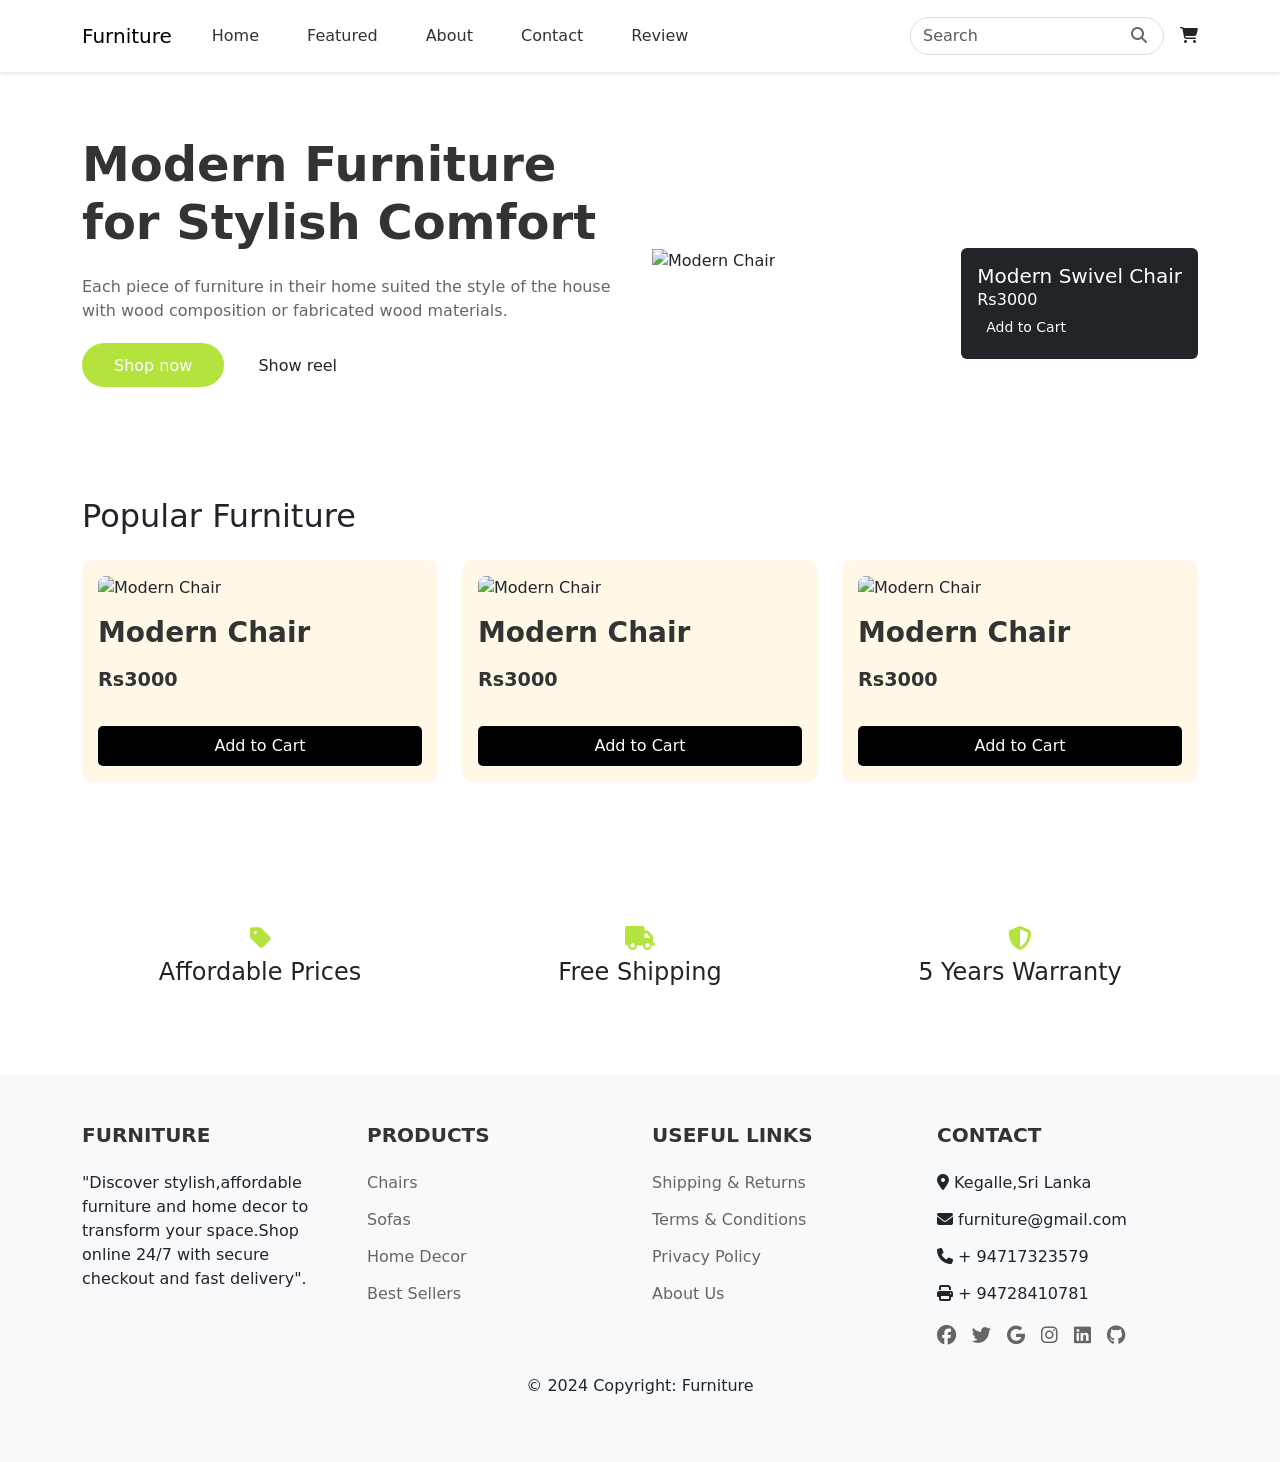
==== index.html @ 16579595 "Add About page and associated stylesheets for the furniture website" ====
<!DOCTYPE html>
<html lang="en">
  <head>
    <meta charset="UTF-8" />
    <meta name="viewport" content="width=device-width, initial-scale=1.0" />
    <title>Modern Furniture Store</title>
    <!-- Bootstrap 5 CSS -->
    <link
      href="https://cdn.jsdelivr.net/npm/bootstrap@5.3.0/dist/css/bootstrap.min.css"
      rel="stylesheet"
    />
    <!-- Font Awesome -->
    <link
      rel="stylesheet"
      href="https://cdnjs.cloudflare.com/ajax/libs/font-awesome/6.4.0/css/all.min.css"
    />
    <!-- Custom CSS -->
    <link rel="stylesheet" href="assets/css/colors.css" />
    <link rel="stylesheet" href="assets/css/navigation.css" />
    <link rel="stylesheet" href="assets/css/footer.css" />
    <link rel="stylesheet" href="assets/css/styles.css" />
  </head>
  <body>
    <!-- Navigation -->
    <nav class="navbar navbar-expand-lg">
      <div class="container">
        <a class="navbar-brand" href="#">Furniture</a>
        <button
          class="navbar-toggler"
          type="button"
          data-bs-toggle="collapse"
          data-bs-target="#navbarNav"
        >
          <span class="navbar-toggler-icon"></span>
        </button>
        <div class="collapse navbar-collapse" id="navbarNav">
          <ul class="navbar-nav me-auto">
            <li class="nav-item">
              <a class="nav-link" href="#">Home</a>
            </li>
            <li class="nav-item">
              <a class="nav-link" href="#">Featured</a>
            </li>
            <li class="nav-item">
              <a class="nav-link" href="#">About</a>
            </li>
            <li class="nav-item">
              <a class="nav-link" href="#">Contact</a>
            </li>
            <li class="nav-item">
              <a class="nav-link" href="#">Review</a>
            </li>
          </ul>
          <form class="search-form d-flex">
            <input class="form-control" type="search" placeholder="Search" />
            <button class="btn" type="submit">
              <i class="fas fa-search"></i>
            </button>
          </form>
          <div class="ms-3">
            <a href="#" class="text-dark">
              <i class="fas fa-shopping-cart"></i>
            </a>
          </div>
        </div>
      </div>
    </nav>

    <!-- Hero Section -->
    <section class="hero-section">
      <div class="container">
        <div class="row align-items-center">
          <div class="col-md-6">
            <h1 class="hero-title">Modern Furniture for Stylish Comfort</h1>
            <p class="hero-description">
              Each piece of furniture in their home suited the style of the
              house with wood composition or fabricated wood materials.
            </p>
            <a href="#" class="btn-shop-now">Shop now</a>
            <a href="#" class="btn ms-3">Show reel</a>
          </div>
          <div class="col-md-6">
            <div class="position-relative">
              <img
                src="assets/images/modern-chair.jpg"
                alt="Modern Chair"
                class="img-fluid"
              />
              <div
                class="position-absolute top-0 end-0 bg-dark text-white p-3 rounded"
              >
                <h5 class="mb-0">Modern Swivel Chair</h5>
                <p class="mb-0">Rs3000</p>
                <button class="btn btn-sm text-white">Add to Cart</button>
              </div>
            </div>
          </div>
        </div>
      </div>
    </section>

    <!-- Popular Products -->
    <section class="popular-products py-5">
      <div class="container">
        <h2 class="mb-4">Popular Furniture</h2>
        <div class="row">
          <div class="col-md-4">
            <div class="product-card">
              <img
                src="assets/images/chair1.jpg"
                alt="Modern Chair"
                class="product-image"
              />
              <h3 class="product-title">Modern Chair</h3>
              <p class="product-price">Rs3000</p>
              <button class="btn-add-cart">Add to Cart</button>
            </div>
          </div>
          <div class="col-md-4">
            <div class="product-card">
              <img
                src="assets/images/chair2.jpg"
                alt="Modern Chair"
                class="product-image"
              />
              <h3 class="product-title">Modern Chair</h3>
              <p class="product-price">Rs3000</p>
              <button class="btn-add-cart">Add to Cart</button>
            </div>
          </div>
          <div class="col-md-4">
            <div class="product-card">
              <img
                src="assets/images/chair3.jpg"
                alt="Modern Chair"
                class="product-image"
              />
              <h3 class="product-title">Modern Chair</h3>
              <p class="product-price">Rs3000</p>
              <button class="btn-add-cart">Add to Cart</button>
            </div>
          </div>
        </div>
      </div>
    </section>

    <!-- Features -->
    <section class="features-section">
      <div class="container">
        <div class="row">
          <div class="col-md-4">
            <div class="feature-item">
              <i class="fas fa-tag feature-icon"></i>
              <h4>Affordable Prices</h4>
            </div>
          </div>
          <div class="col-md-4">
            <div class="feature-item">
              <i class="fas fa-truck feature-icon"></i>
              <h4>Free Shipping</h4>
            </div>
          </div>
          <div class="col-md-4">
            <div class="feature-item">
              <i class="fas fa-shield-alt feature-icon"></i>
              <h4>5 Years Warranty</h4>
            </div>
          </div>
        </div>
      </div>
    </section>

    <!-- Footer -->
    <footer>
      <div class="container">
        <div class="row">
          <div class="col-md-3">
            <h5 class="footer-heading">FURNITURE</h5>
            <p>
              "Discover stylish,affordable furniture and home decor to transform
              your space.Shop online 24/7 with secure checkout and fast
              delivery".
            </p>
          </div>
          <div class="col-md-3">
            <h5 class="footer-heading">PRODUCTS</h5>
            <ul class="footer-links">
              <li><a href="#">Chairs</a></li>
              <li><a href="#">Sofas</a></li>
              <li><a href="#">Home Decor</a></li>
              <li><a href="#">Best Sellers</a></li>
            </ul>
          </div>
          <div class="col-md-3">
            <h5 class="footer-heading">USEFUL LINKS</h5>
            <ul class="footer-links">
              <li><a href="#">Shipping & Returns</a></li>
              <li><a href="#">Terms & Conditions</a></li>
              <li><a href="#">Privacy Policy</a></li>
              <li><a href="#">About Us</a></li>
            </ul>
          </div>
          <div class="col-md-3">
            <h5 class="footer-heading">CONTACT</h5>
            <ul class="footer-links">
              <li><i class="fas fa-map-marker-alt"></i> Kegalle,Sri Lanka</li>
              <li><i class="fas fa-envelope"></i> furniture@gmail.com</li>
              <li><i class="fas fa-phone"></i> + 94717323579</li>
              <li><i class="fas fa-print"></i> + 94728410781</li>
            </ul>
            <div class="social-links mt-3">
              <a href="#"><i class="fab fa-facebook"></i></a>
              <a href="#"><i class="fab fa-twitter"></i></a>
              <a href="#"><i class="fab fa-google"></i></a>
              <a href="#"><i class="fab fa-instagram"></i></a>
              <a href="#"><i class="fab fa-linkedin"></i></a>
              <a href="#"><i class="fab fa-github"></i></a>
            </div>
          </div>
        </div>
        <div class="text-center mt-4">
          <p>© 2024 Copyright: Furniture</p>
        </div>
      </div>
    </footer>

    <!-- Bootstrap JS -->
    <script src="https://cdn.jsdelivr.net/npm/bootstrap@5.3.0/dist/js/bootstrap.bundle.min.js"></script>
  </body>
</html>
---- assets/css/colors.css ----
:root {
    --primary-color: #333333;
    --secondary-color: #666666;
    --accent-color: #B4E33D;
    --text-color: #333333;
    --background-color: #FFFFFF;
    --footer-background: #F8F9FA;
    --card-background: #FFF8E7;
    --button-hover: #95BD32;
}
---- assets/css/navigation.css ----
.navbar {
    padding: 1rem 2rem;
    background-color: var(--background-color);
    box-shadow: 0 2px 4px rgba(0,0,0,0.1);
}

.navbar-brand img {
    height: 40px;
}

.nav-link {
    color: var(--text-color) !important;
    margin: 0 1rem;
    font-weight: 500;
}

.nav-link:hover {
    color: var(--accent-color) !important;
}

.search-form {
    position: relative;
}

.search-form .form-control {
    border-radius: 20px;
    padding-right: 40px;
    border: 1px solid #ddd;
}

.search-form .btn {
    position: absolute;
    right: 5px;
    top: 50%;
    transform: translateY(-50%);
    border: none;
    background: none;
    color: var(--secondary-color);
}
---- assets/css/footer.css ----
footer {
    background-color: var(--footer-background);
    padding: 3rem 0;
    margin-top: 4rem;
}

.footer-heading {
    color: var(--primary-color);
    font-weight: 600;
    margin-bottom: 1.5rem;
}

.footer-links {
    list-style: none;
    padding: 0;
}

.footer-links li {
    margin-bottom: 0.8rem;
}

.footer-links a {
    color: var(--secondary-color);
    text-decoration: none;
}

.footer-links a:hover {
    color: var(--accent-color);
}

.social-links {
    display: flex;
    gap: 1rem;
}

.social-links a {
    color: var(--secondary-color);
    font-size: 1.2rem;
}

.social-links a:hover {
    color: var(--accent-color);
}
---- assets/css/styles.css ----
.hero-section {
    padding: 4rem 0;
}

.hero-title {
    font-size: 3rem;
    font-weight: bold;
    color: var(--primary-color);
}

.hero-description {
    color: var(--secondary-color);
    margin: 1.5rem 0;
}

.btn-shop-now {
    background-color: var(--accent-color);
    color: white;
    padding: 0.8rem 2rem;
    border-radius: 25px;
    border: none;
    font-weight: 500;
    text-decoration: none;
}

.btn-shop-now:hover {
    background-color: var(--button-hover);
    color: white;
}

.product-card {
    background-color: var(--card-background);
    border-radius: 10px;
    padding: 1rem;
    margin-bottom: 2rem;
    transition: transform 0.3s ease;
}

.product-card:hover {
    transform: translateY(-5px);
}

.product-image {
    width: 100%;
    height: auto;
    border-radius: 8px;
}

.product-title {
    color: var(--primary-color);
    margin: 1rem 0;
    font-weight: 600;
}

.product-price {
    color: var(--primary-color);
    font-weight: bold;
    font-size: 1.2rem;
}

.btn-add-cart {
    background-color: #000;
    color: white;
    width: 100%;
    padding: 0.5rem;
    border: none;
    border-radius: 5px;
    margin-top: 1rem;
}

.features-section {
    margin: 3rem 0;
}

.feature-item {
    text-align: center;
    padding: 1rem;
}

.feature-icon {
    color: var(--accent-color);
    font-size: 1.5rem;
    margin-bottom: 0.5rem;
}
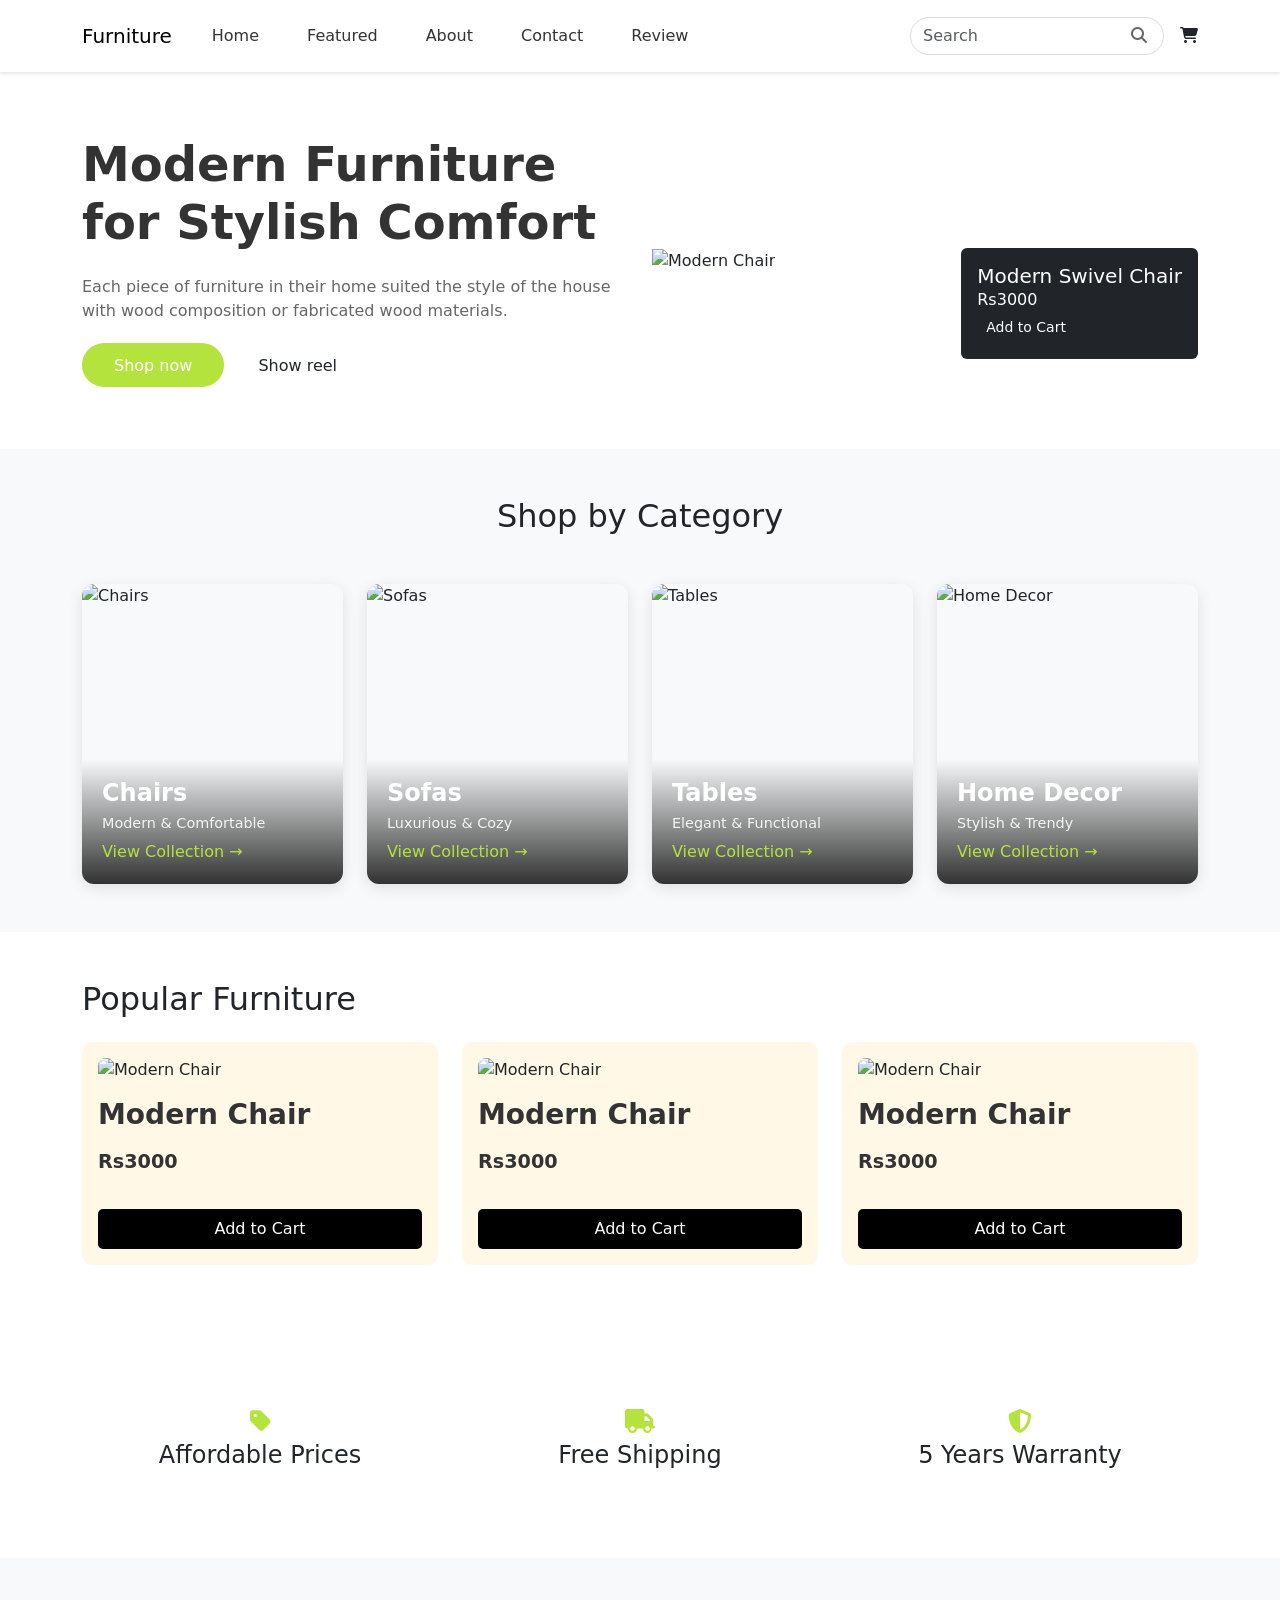
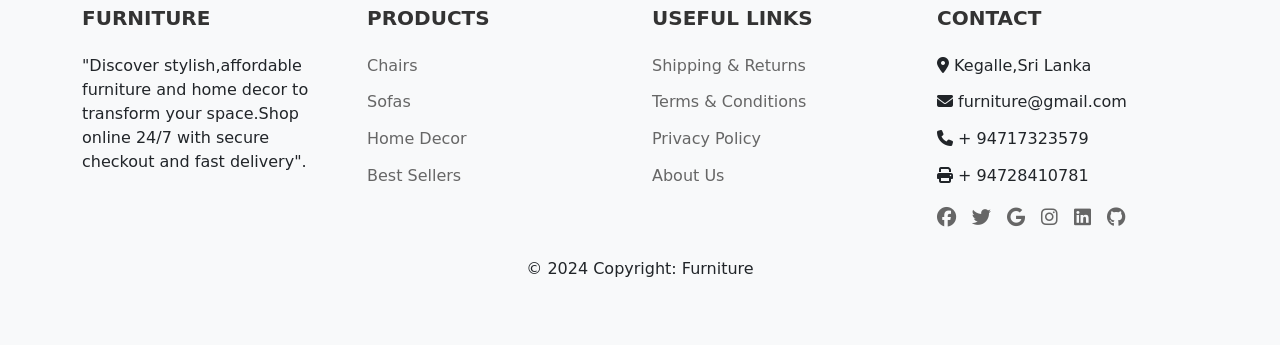
==== commit 6aa57aa4: "Add shopping cart and featured products pages with associated styles" ====
--- a/index.html
+++ b/index.html
@@ -24,7 +24,7 @@
     <!-- Navigation -->
     <nav class="navbar navbar-expand-lg">
       <div class="container">
-        <a class="navbar-brand" href="#">Furniture</a>
+        <a class="navbar-brand" href="index.html">Furniture</a>
         <button
           class="navbar-toggler"
           type="button"
@@ -36,13 +36,13 @@
         <div class="collapse navbar-collapse" id="navbarNav">
           <ul class="navbar-nav me-auto">
             <li class="nav-item">
-              <a class="nav-link" href="#">Home</a>
-            </li>
-            <li class="nav-item">
-              <a class="nav-link" href="#">Featured</a>
-            </li>
-            <li class="nav-item">
-              <a class="nav-link" href="#">About</a>
+              <a class="nav-link active" href="index.html">Home</a>
+            </li>
+            <li class="nav-item">
+              <a class="nav-link" href="featured.html">Featured</a>
+            </li>
+            <li class="nav-item">
+              <a class="nav-link" href="about.html">About</a>
             </li>
             <li class="nav-item">
               <a class="nav-link" href="#">Contact</a>
@@ -58,7 +58,7 @@
             </button>
           </form>
           <div class="ms-3">
-            <a href="#" class="text-dark">
+            <a href="cart.html" class="text-dark">
               <i class="fas fa-shopping-cart"></i>
             </a>
           </div>
@@ -92,6 +92,79 @@
                 <h5 class="mb-0">Modern Swivel Chair</h5>
                 <p class="mb-0">Rs3000</p>
                 <button class="btn btn-sm text-white">Add to Cart</button>
+              </div>
+            </div>
+          </div>
+        </div>
+      </div>
+    </section>
+
+    <!-- Categories Section -->
+    <section class="categories-section py-5 bg-light">
+      <div class="container">
+        <h2 class="text-center mb-5">Shop by Category</h2>
+        <div class="row g-4">
+          <div class="col-md-3 col-sm-6">
+            <div class="category-card">
+              <img
+                src="assets/images/category-chairs.jpg"
+                alt="Chairs"
+                class="category-image"
+              />
+              <div class="category-content">
+                <h3>Chairs</h3>
+                <p>Modern & Comfortable</p>
+                <a href="featured.html" class="category-link"
+                  >View Collection →</a
+                >
+              </div>
+            </div>
+          </div>
+          <div class="col-md-3 col-sm-6">
+            <div class="category-card">
+              <img
+                src="assets/images/category-sofas.jpg"
+                alt="Sofas"
+                class="category-image"
+              />
+              <div class="category-content">
+                <h3>Sofas</h3>
+                <p>Luxurious & Cozy</p>
+                <a href="featured.html" class="category-link"
+                  >View Collection →</a
+                >
+              </div>
+            </div>
+          </div>
+          <div class="col-md-3 col-sm-6">
+            <div class="category-card">
+              <img
+                src="assets/images/category-tables.jpg"
+                alt="Tables"
+                class="category-image"
+              />
+              <div class="category-content">
+                <h3>Tables</h3>
+                <p>Elegant & Functional</p>
+                <a href="featured.html" class="category-link"
+                  >View Collection →</a
+                >
+              </div>
+            </div>
+          </div>
+          <div class="col-md-3 col-sm-6">
+            <div class="category-card">
+              <img
+                src="assets/images/category-decor.jpg"
+                alt="Home Decor"
+                class="category-image"
+              />
+              <div class="category-content">
+                <h3>Home Decor</h3>
+                <p>Stylish & Trendy</p>
+                <a href="featured.html" class="category-link"
+                  >View Collection →</a
+                >
               </div>
             </div>
           </div>
--- a/assets/css/styles.css
+++ b/assets/css/styles.css
@@ -82,3 +82,55 @@
     font-size: 1.5rem;
     margin-bottom: 0.5rem;
 }
+
+.category-card {
+    position: relative;
+    border-radius: 12px;
+    overflow: hidden;
+    box-shadow: 0 4px 15px rgba(0,0,0,0.1);
+    transition: transform 0.3s ease;
+    height: 300px;
+}
+
+.category-card:hover {
+    transform: translateY(-5px);
+}
+
+.category-image {
+    width: 100%;
+    height: 100%;
+    object-fit: cover;
+}
+
+.category-content {
+    position: absolute;
+    bottom: 0;
+    left: 0;
+    right: 0;
+    padding: 20px;
+    background: linear-gradient(to top, rgba(0,0,0,0.8), transparent);
+    color: white;
+}
+
+.category-content h3 {
+    margin: 0;
+    font-size: 1.5rem;
+    font-weight: 600;
+}
+
+.category-content p {
+    margin: 5px 0;
+    font-size: 0.9rem;
+    opacity: 0.9;
+}
+
+.category-link {
+    color: var(--accent-color);
+    text-decoration: none;
+    font-weight: 500;
+    transition: color 0.3s;
+}
+
+.category-link:hover {
+    color: white;
+}
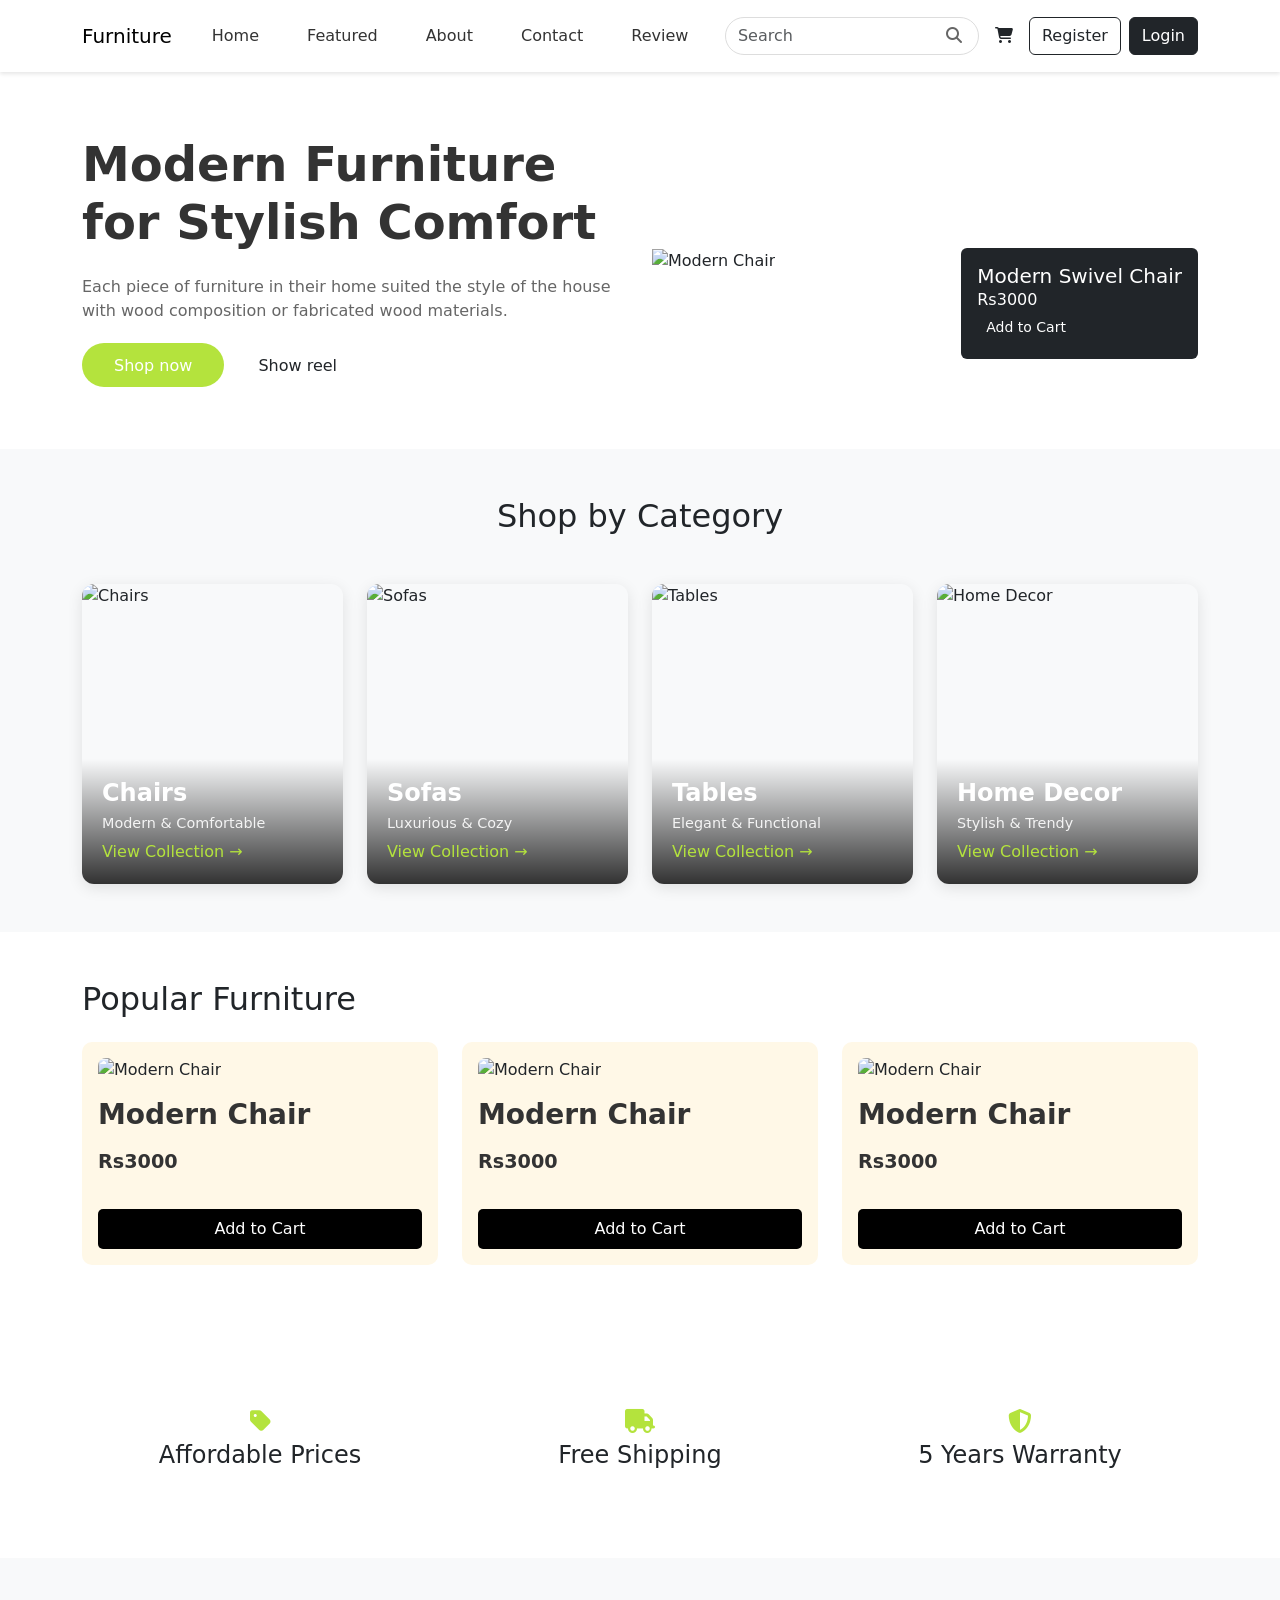
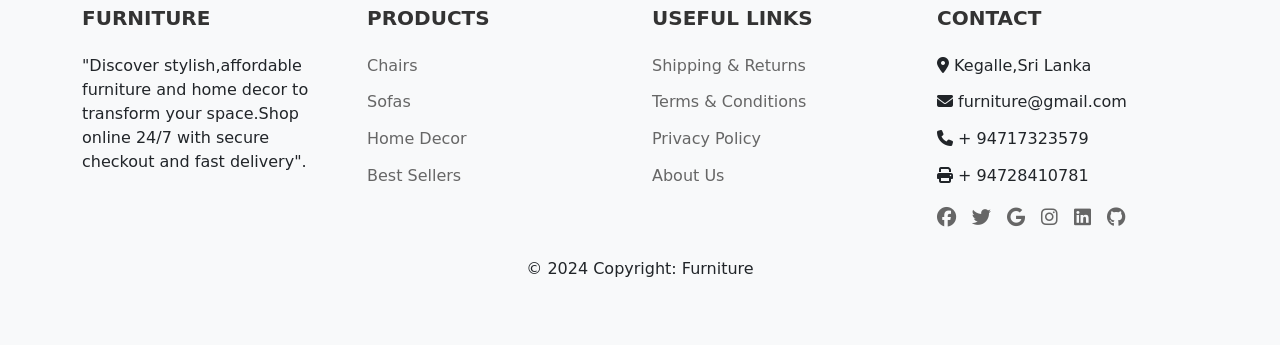
==== commit 1c23b27a: "create cart , about  pages" ====
--- a/index.html
+++ b/index.html
@@ -4,6 +4,27 @@
     <meta charset="UTF-8" />
     <meta name="viewport" content="width=device-width, initial-scale=1.0" />
     <title>Modern Furniture Store</title>
+
+    <!-- Favicon -->
+    <link
+      rel="apple-touch-icon"
+      sizes="180x180"
+      href="./assets/img/favicon_io/apple-touch-icon.png"
+    />
+    <link
+      rel="icon"
+      type="image/png"
+      sizes="32x32"
+      href="./assets/img/favicon_io/favicon-32x32.png"
+    />
+    <link
+      rel="icon"
+      type="image/png"
+      sizes="16x16"
+      href="./assets/img/favicon_io/favicon-16x16.png"
+    />
+    <link rel="manifest" href="/site.webmanifest" />
+
     <!-- Bootstrap 5 CSS -->
     <link
       href="https://cdn.jsdelivr.net/npm/bootstrap@5.3.0/dist/css/bootstrap.min.css"
@@ -57,10 +78,14 @@
               <i class="fas fa-search"></i>
             </button>
           </form>
-          <div class="ms-3">
-            <a href="cart.html" class="text-dark">
+          <div class="d-flex align-items-center ms-3">
+            <a href="cart.html" class="text-dark me-3">
               <i class="fas fa-shopping-cart"></i>
             </a>
+            <a href="register.html" class="btn btn-outline-dark me-2"
+              >Register</a
+            >
+            <a href="login.html" class="btn btn-dark">Login</a>
           </div>
         </div>
       </div>
